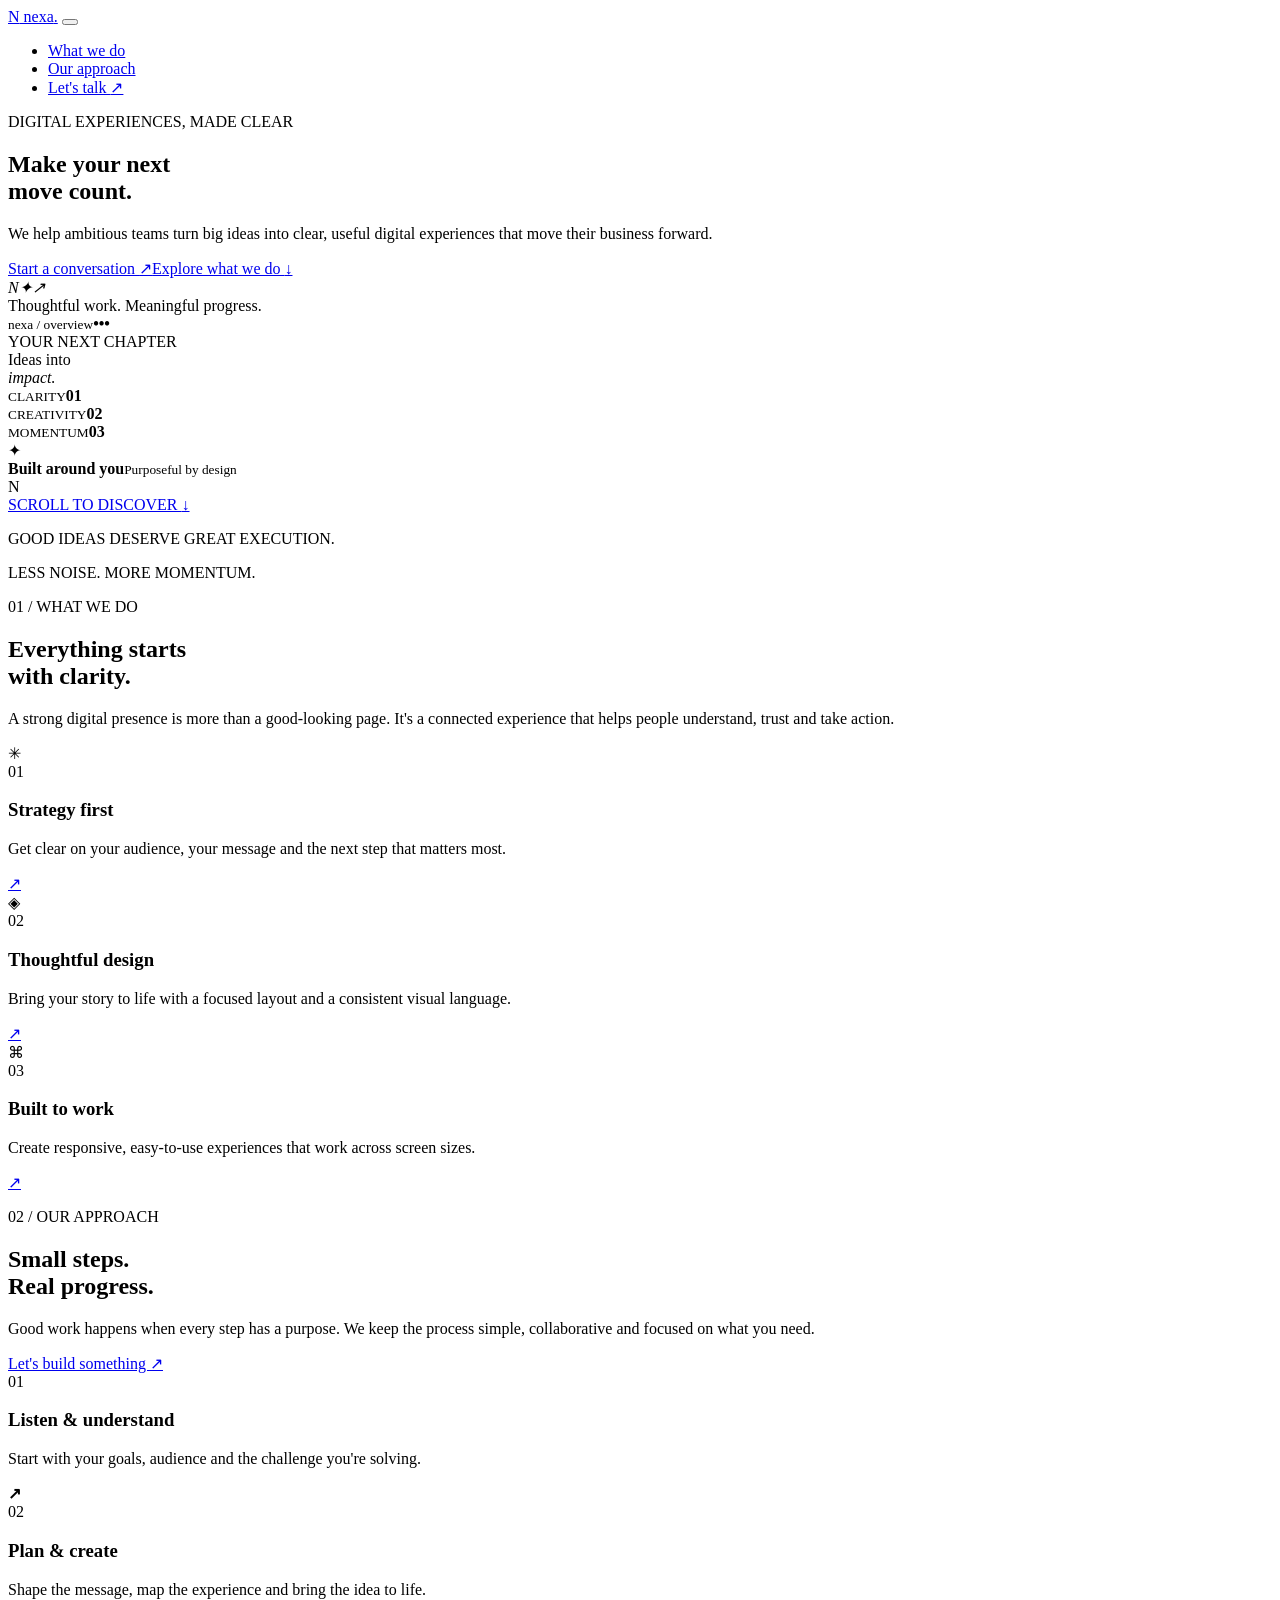
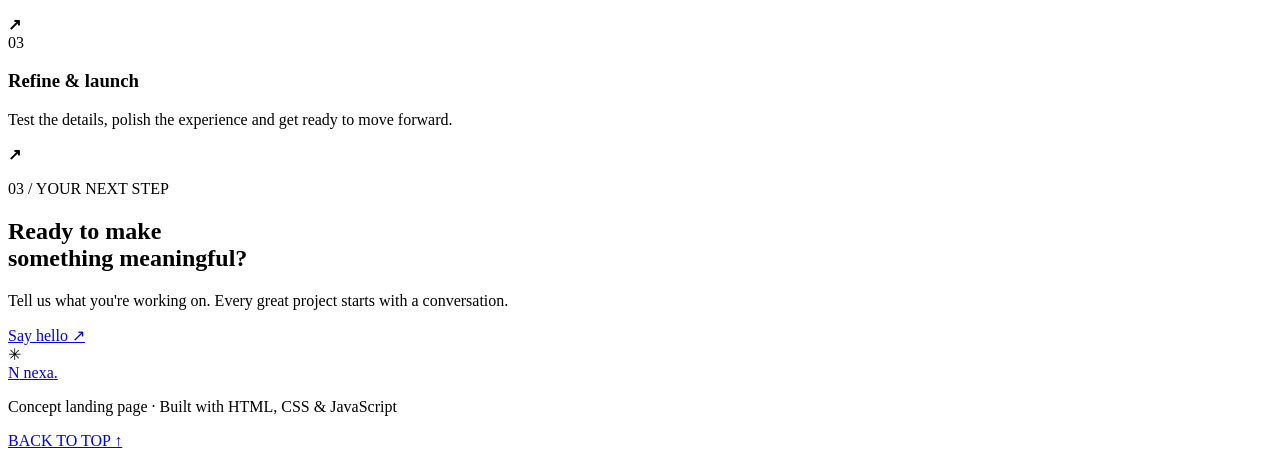
==== task-2-landing-page/index.html @ e53f70f2 "Add Task 2 responsive landing page HTML" ====
<!DOCTYPE html>
<html lang="en">
<head>
  <meta charset="UTF-8">
  <meta name="viewport" content="width=device-width, initial-scale=1.0">
  <meta name="description" content="Nexa helps growing teams build a clearer digital presence with thoughtful web experiences.">
  <meta name="theme-color" content="#101827">
  <title>Nexa — Make your next move count</title>
  <link rel="preconnect" href="https://fonts.googleapis.com">
  <link rel="preconnect" href="https://fonts.gstatic.com" crossorigin>
  <link href="https://fonts.googleapis.com/css2?family=DM+Sans:wght@400;500;600;700&family=Space+Grotesk:wght@500;600;700&display=swap" rel="stylesheet">
  <link rel="stylesheet" href="style.css">
  <script src="script.js" defer></script>
</head>
<body>
  <header class="site-header">
    <nav class="nav wrap" aria-label="Main navigation">
      <a class="logo" href="#home"><span class="logo-mark">N</span> nexa<span class="dot">.</span></a>
      <button class="menu-toggle" type="button" aria-label="Open navigation" aria-expanded="false"><span></span><span></span></button>
      <ul class="nav-links">
        <li><a href="#features">What we do</a></li>
        <li><a href="#process">Our approach</a></li>
        <li><a class="nav-cta" href="#contact">Let's talk <span>↗</span></a></li>
      </ul>
    </nav>
  </header>

  <main>
    <section class="hero wrap" id="home">
      <div class="hero-copy">
        <p class="eyebrow"><span class="pulse"></span> DIGITAL EXPERIENCES, MADE CLEAR</p>
        <h1>Make your next<br>move <span class="gradient">count.</span></h1>
        <p class="hero-text">We help ambitious teams turn big ideas into clear, useful digital experiences that move their business forward.</p>
        <div class="hero-actions"><a class="button primary" href="#contact">Start a conversation <span>↗</span></a><a class="text-link" href="#features">Explore what we do <span>↓</span></a></div>
        <div class="hero-proof"><div class="avatar-stack"><i>N</i><i>✦</i><i>↗</i></div><span>Thoughtful work. Meaningful progress.</span></div>
      </div>
      <div class="hero-visual" aria-label="Abstract illustration of a digital workspace">
        <div class="visual-glow"></div>
        <div class="orbit orbit-a"></div><div class="orbit orbit-b"></div>
        <div class="dashboard">
          <div class="dash-top"><span><i></i><i></i><i></i></span><small>nexa / overview</small><b>•••</b></div>
          <div class="dash-body"><div class="dash-label">YOUR NEXT CHAPTER</div><div class="dash-title">Ideas into<br><em>impact.</em></div><div class="chart"><span></span><span></span><span></span><span></span><span></span><span></span><span></span><span></span><span></span><span></span><span></span><span></span></div><div class="dash-bottom"><div><small>CLARITY</small><strong>01</strong></div><div><small>CREATIVITY</small><strong>02</strong></div><div><small>MOMENTUM</small><strong>03</strong></div></div></div>
        </div>
        <div class="float-note"><span class="note-icon">✦</span><div><b>Built around you</b><small>Purposeful by design</small></div></div>
        <div class="float-orb">N</div>
      </div>
      <a class="scroll-cue" href="#features">SCROLL TO DISCOVER <span>↓</span></a>
    </section>

    <section class="intro-band"><div class="wrap intro-inner"><p>GOOD IDEAS DESERVE <span>GREAT EXECUTION.</span></p><span class="intro-line"></span><p>LESS NOISE. <span>MORE MOMENTUM.</span></p></div></section>

    <section class="section wrap" id="features">
      <div class="section-head"><div><p class="eyebrow">01 / WHAT WE DO</p><h2>Everything starts<br>with <span class="gradient">clarity.</span></h2></div><p class="section-note">A strong digital presence is more than a good-looking page. It's a connected experience that helps people understand, trust and take action.</p></div>
      <div class="feature-grid">
        <article class="feature-card"><div class="feature-icon icon-violet">✳</div><span class="card-number">01</span><h3>Strategy first</h3><p>Get clear on your audience, your message and the next step that matters most.</p><a href="#contact" aria-label="Discuss strategy">↗</a></article>
        <article class="feature-card"><div class="feature-icon icon-blue">◈</div><span class="card-number">02</span><h3>Thoughtful design</h3><p>Bring your story to life with a focused layout and a consistent visual language.</p><a href="#contact" aria-label="Discuss design">↗</a></article>
        <article class="feature-card"><div class="feature-icon icon-green">⌘</div><span class="card-number">03</span><h3>Built to work</h3><p>Create responsive, easy-to-use experiences that work across screen sizes.</p><a href="#contact" aria-label="Discuss development">↗</a></article>
      </div>
    </section>

    <section class="approach-section" id="process"><div class="wrap approach-grid"><div><p class="eyebrow">02 / OUR APPROACH</p><h2>Small steps.<br><span class="gradient">Real progress.</span></h2><p class="approach-copy">Good work happens when every step has a purpose. We keep the process simple, collaborative and focused on what you need.</p><a class="button light-button" href="#contact">Let's build something <span>↗</span></a></div><div class="steps"><article><span>01</span><div><h3>Listen & understand</h3><p>Start with your goals, audience and the challenge you're solving.</p></div><b>↗</b></article><article><span>02</span><div><h3>Plan & create</h3><p>Shape the message, map the experience and bring the idea to life.</p></div><b>↗</b></article><article><span>03</span><div><h3>Refine & launch</h3><p>Test the details, polish the experience and get ready to move forward.</p></div><b>↗</b></article></div></div></section>

    <section class="cta-section wrap" id="contact"><div class="cta-card"><div><p class="eyebrow">03 / YOUR NEXT STEP</p><h2>Ready to make<br>something <span class="gradient">meaningful?</span></h2><p>Tell us what you're working on. Every great project starts with a conversation.</p></div><a class="button primary" href="mailto:hello@nexa.example">Say hello <span>↗</span></a><div class="cta-decoration">✳</div></div></section>
  </main>

  <footer class="footer"><div class="wrap footer-inner"><a class="logo" href="#home"><span class="logo-mark">N</span> nexa<span class="dot">.</span></a><p>Concept landing page · Built with HTML, CSS & JavaScript</p><a href="#home">BACK TO TOP ↑</a></div></footer>
</body>
</html>
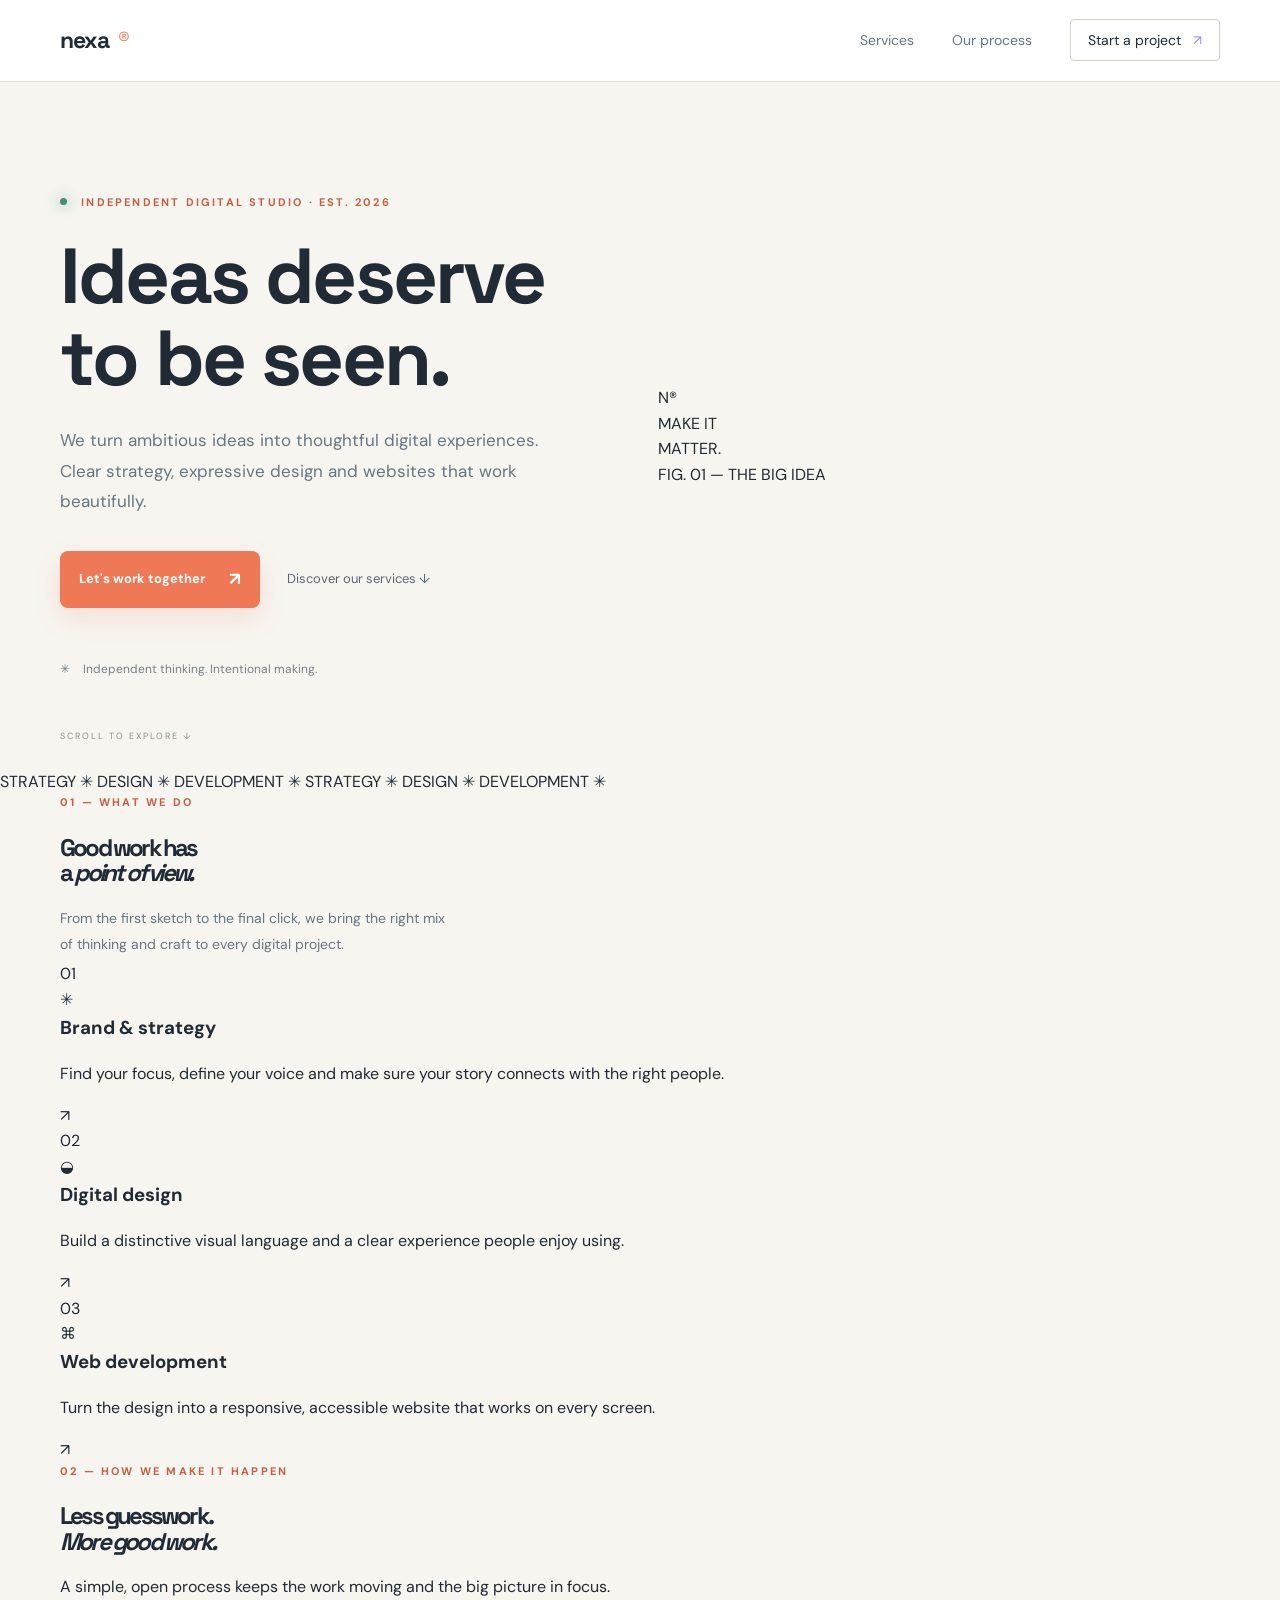
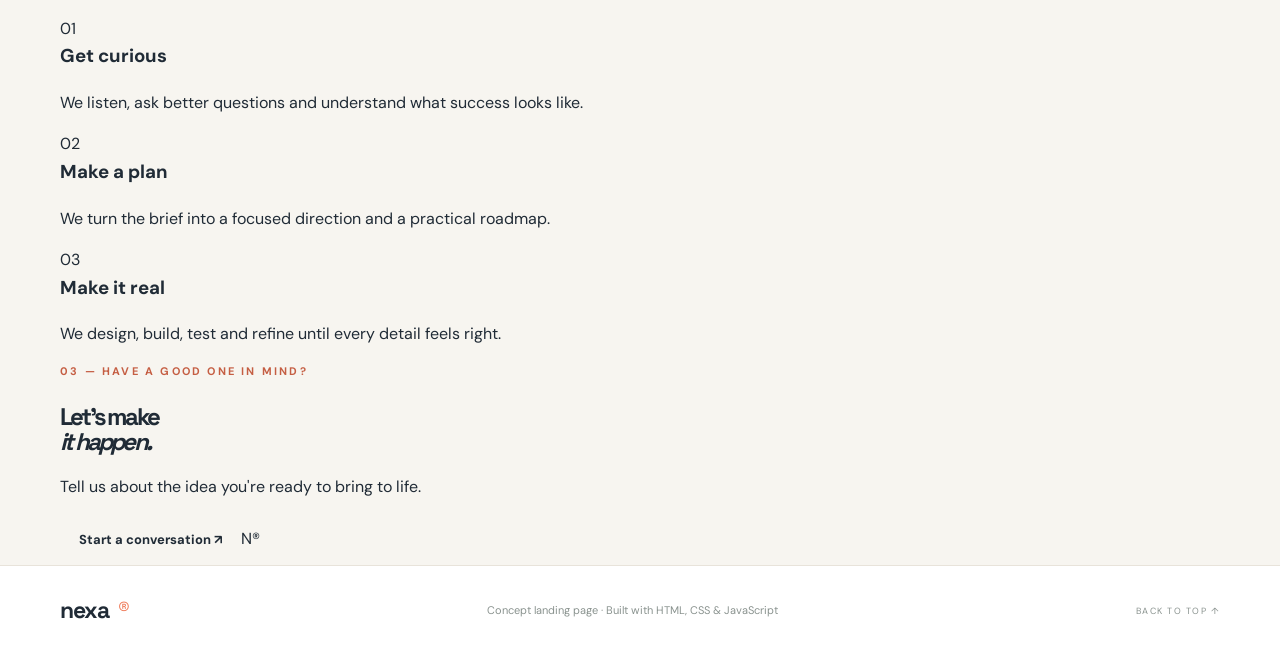
==== commit 48f85c4a: "Redesign Task 2 with a distinct creative studio layout" ====
--- a/task-2-landing-page/index.html
+++ b/task-2-landing-page/index.html
@@ -1,68 +1,41 @@
 <!DOCTYPE html>
 <html lang="en">
 <head>
-  <meta charset="UTF-8">
-  <meta name="viewport" content="width=device-width, initial-scale=1.0">
-  <meta name="description" content="Nexa helps growing teams build a clearer digital presence with thoughtful web experiences.">
-  <meta name="theme-color" content="#101827">
-  <title>Nexa — Make your next move count</title>
-  <link rel="preconnect" href="https://fonts.googleapis.com">
-  <link rel="preconnect" href="https://fonts.gstatic.com" crossorigin>
-  <link href="https://fonts.googleapis.com/css2?family=DM+Sans:wght@400;500;600;700&family=Space+Grotesk:wght@500;600;700&display=swap" rel="stylesheet">
-  <link rel="stylesheet" href="style.css">
-  <script src="script.js" defer></script>
+<meta charset="UTF-8"><meta name="viewport" content="width=device-width, initial-scale=1.0">
+<meta name="description" content="Nexa is a creative studio helping ambitious businesses turn ideas into memorable digital experiences.">
+<meta name="theme-color" content="#f4eee4">
+<title>Nexa Studio — Ideas made visible</title>
+<link rel="preconnect" href="https://fonts.googleapis.com"><link rel="preconnect" href="https://fonts.gstatic.com" crossorigin>
+<link href="https://fonts.googleapis.com/css2?family=DM+Sans:wght@400;500;600;700&family=Space+Grotesk:wght@500;600;700&display=swap" rel="stylesheet">
+<link rel="stylesheet" href="style.css"><script src="script.js" defer></script>
 </head>
 <body>
-  <header class="site-header">
-    <nav class="nav wrap" aria-label="Main navigation">
-      <a class="logo" href="#home"><span class="logo-mark">N</span> nexa<span class="dot">.</span></a>
-      <button class="menu-toggle" type="button" aria-label="Open navigation" aria-expanded="false"><span></span><span></span></button>
-      <ul class="nav-links">
-        <li><a href="#features">What we do</a></li>
-        <li><a href="#process">Our approach</a></li>
-        <li><a class="nav-cta" href="#contact">Let's talk <span>↗</span></a></li>
-      </ul>
-    </nav>
-  </header>
-
-  <main>
-    <section class="hero wrap" id="home">
-      <div class="hero-copy">
-        <p class="eyebrow"><span class="pulse"></span> DIGITAL EXPERIENCES, MADE CLEAR</p>
-        <h1>Make your next<br>move <span class="gradient">count.</span></h1>
-        <p class="hero-text">We help ambitious teams turn big ideas into clear, useful digital experiences that move their business forward.</p>
-        <div class="hero-actions"><a class="button primary" href="#contact">Start a conversation <span>↗</span></a><a class="text-link" href="#features">Explore what we do <span>↓</span></a></div>
-        <div class="hero-proof"><div class="avatar-stack"><i>N</i><i>✦</i><i>↗</i></div><span>Thoughtful work. Meaningful progress.</span></div>
-      </div>
-      <div class="hero-visual" aria-label="Abstract illustration of a digital workspace">
-        <div class="visual-glow"></div>
-        <div class="orbit orbit-a"></div><div class="orbit orbit-b"></div>
-        <div class="dashboard">
-          <div class="dash-top"><span><i></i><i></i><i></i></span><small>nexa / overview</small><b>•••</b></div>
-          <div class="dash-body"><div class="dash-label">YOUR NEXT CHAPTER</div><div class="dash-title">Ideas into<br><em>impact.</em></div><div class="chart"><span></span><span></span><span></span><span></span><span></span><span></span><span></span><span></span><span></span><span></span><span></span><span></span></div><div class="dash-bottom"><div><small>CLARITY</small><strong>01</strong></div><div><small>CREATIVITY</small><strong>02</strong></div><div><small>MOMENTUM</small><strong>03</strong></div></div></div>
-        </div>
-        <div class="float-note"><span class="note-icon">✦</span><div><b>Built around you</b><small>Purposeful by design</small></div></div>
-        <div class="float-orb">N</div>
-      </div>
-      <a class="scroll-cue" href="#features">SCROLL TO DISCOVER <span>↓</span></a>
-    </section>
-
-    <section class="intro-band"><div class="wrap intro-inner"><p>GOOD IDEAS DESERVE <span>GREAT EXECUTION.</span></p><span class="intro-line"></span><p>LESS NOISE. <span>MORE MOMENTUM.</span></p></div></section>
-
-    <section class="section wrap" id="features">
-      <div class="section-head"><div><p class="eyebrow">01 / WHAT WE DO</p><h2>Everything starts<br>with <span class="gradient">clarity.</span></h2></div><p class="section-note">A strong digital presence is more than a good-looking page. It's a connected experience that helps people understand, trust and take action.</p></div>
-      <div class="feature-grid">
-        <article class="feature-card"><div class="feature-icon icon-violet">✳</div><span class="card-number">01</span><h3>Strategy first</h3><p>Get clear on your audience, your message and the next step that matters most.</p><a href="#contact" aria-label="Discuss strategy">↗</a></article>
-        <article class="feature-card"><div class="feature-icon icon-blue">◈</div><span class="card-number">02</span><h3>Thoughtful design</h3><p>Bring your story to life with a focused layout and a consistent visual language.</p><a href="#contact" aria-label="Discuss design">↗</a></article>
-        <article class="feature-card"><div class="feature-icon icon-green">⌘</div><span class="card-number">03</span><h3>Built to work</h3><p>Create responsive, easy-to-use experiences that work across screen sizes.</p><a href="#contact" aria-label="Discuss development">↗</a></article>
-      </div>
-    </section>
-
-    <section class="approach-section" id="process"><div class="wrap approach-grid"><div><p class="eyebrow">02 / OUR APPROACH</p><h2>Small steps.<br><span class="gradient">Real progress.</span></h2><p class="approach-copy">Good work happens when every step has a purpose. We keep the process simple, collaborative and focused on what you need.</p><a class="button light-button" href="#contact">Let's build something <span>↗</span></a></div><div class="steps"><article><span>01</span><div><h3>Listen & understand</h3><p>Start with your goals, audience and the challenge you're solving.</p></div><b>↗</b></article><article><span>02</span><div><h3>Plan & create</h3><p>Shape the message, map the experience and bring the idea to life.</p></div><b>↗</b></article><article><span>03</span><div><h3>Refine & launch</h3><p>Test the details, polish the experience and get ready to move forward.</p></div><b>↗</b></article></div></div></section>
-
-    <section class="cta-section wrap" id="contact"><div class="cta-card"><div><p class="eyebrow">03 / YOUR NEXT STEP</p><h2>Ready to make<br>something <span class="gradient">meaningful?</span></h2><p>Tell us what you're working on. Every great project starts with a conversation.</p></div><a class="button primary" href="mailto:hello@nexa.example">Say hello <span>↗</span></a><div class="cta-decoration">✳</div></div></section>
-  </main>
-
-  <footer class="footer"><div class="wrap footer-inner"><a class="logo" href="#home"><span class="logo-mark">N</span> nexa<span class="dot">.</span></a><p>Concept landing page · Built with HTML, CSS & JavaScript</p><a href="#home">BACK TO TOP ↑</a></div></footer>
-</body>
-</html>+<header class="site-header"><nav class="nav wrap" aria-label="Main navigation">
+<a class="logo" href="#home">nexa<span class="dot">®</span></a>
+<button class="menu-toggle" type="button" aria-label="Open navigation" aria-expanded="false"><span></span><span></span></button>
+<ul class="nav-links"><li><a href="#services">Services</a></li><li><a href="#story">Our process</a></li><li><a class="nav-cta" href="#contact">Start a project <span>↗</span></a></li></ul>
+</nav></header>
+<main>
+<section class="hero wrap" id="home">
+<div class="hero-copy"><p class="eyebrow"><span class="pulse"></span> INDEPENDENT DIGITAL STUDIO · EST. 2026</p>
+<h1>Ideas deserve<br><span class="hero-accent">to be seen.</span></h1>
+<p class="hero-text">We turn ambitious ideas into thoughtful digital experiences. Clear strategy, expressive design and websites that work beautifully.</p>
+<div class="hero-actions"><a class="button primary" href="#contact">Let's work together <span>↗</span></a><a class="text-link" href="#services">Discover our services ↓</a></div>
+<div class="hero-proof"><span class="proof-star">✳</span><span>Independent thinking. Intentional making.</span></div></div>
+<div class="hero-art" aria-label="Abstract colorful geometric artwork">
+<div class="art-sun"></div><div class="art-ring"></div><div class="art-block block-orange"></div><div class="art-block block-blue"></div><div class="art-block block-pink"></div><div class="art-circle">N<span>®</span></div><div class="art-caption">MAKE IT<br>MATTER.</div><div class="art-index">FIG. 01 — THE BIG IDEA</div>
+</div>
+<a class="scroll-cue" href="#services">SCROLL TO EXPLORE ↓</a>
+</section>
+<section class="ticker"><div class="ticker-track"><span>STRATEGY</span> ✳ <span>DESIGN</span> ✳ <span>DEVELOPMENT</span> ✳ <span>STRATEGY</span> ✳ <span>DESIGN</span> ✳ <span>DEVELOPMENT</span> ✳</div></section>
+<section class="services wrap" id="services"><div class="section-heading"><div><p class="eyebrow">01 — WHAT WE DO</p><h2>Good work has<br>a <em>point of view.</em></h2></div><p class="section-note">From the first sketch to the final click, we bring the right mix of thinking and craft to every digital project.</p></div>
+<div class="service-list">
+<article class="service-row"><span class="service-no">01</span><div class="service-symbol symbol-orange">✳</div><div class="service-copy"><h3>Brand & strategy</h3><p>Find your focus, define your voice and make sure your story connects with the right people.</p></div><a href="#contact" aria-label="Ask about brand and strategy">↗</a></article>
+<article class="service-row"><span class="service-no">02</span><div class="service-symbol symbol-blue">◒</div><div class="service-copy"><h3>Digital design</h3><p>Build a distinctive visual language and a clear experience people enjoy using.</p></div><a href="#contact" aria-label="Ask about digital design">↗</a></article>
+<article class="service-row"><span class="service-no">03</span><div class="service-symbol symbol-green">⌘</div><div class="service-copy"><h3>Web development</h3><p>Turn the design into a responsive, accessible website that works on every screen.</p></div><a href="#contact" aria-label="Ask about web development">↗</a></article>
+</div></section>
+<section class="story" id="story"><div class="wrap story-grid"><div><p class="eyebrow">02 — HOW WE MAKE IT HAPPEN</p><h2>Less guesswork.<br><em>More good work.</em></h2><p class="story-intro">A simple, open process keeps the work moving and the big picture in focus.</p></div><div class="process-list"><article><span>01</span><div><h3>Get curious</h3><p>We listen, ask better questions and understand what success looks like.</p></div></article><article><span>02</span><div><h3>Make a plan</h3><p>We turn the brief into a focused direction and a practical roadmap.</p></div></article><article><span>03</span><div><h3>Make it real</h3><p>We design, build, test and refine until every detail feels right.</p></div></article></div></div></section>
+<section class="contact wrap" id="contact"><div class="contact-card"><div><p class="eyebrow">03 — HAVE A GOOD ONE IN MIND?</p><h2>Let's make<br><em>it happen.</em></h2><p>Tell us about the idea you're ready to bring to life.</p></div><a class="button dark-button" href="mailto:hello@nexa.example">Start a conversation ↗</a><span class="contact-mark">N<span>®</span></span></div></section>
+</main>
+<footer class="footer"><div class="wrap footer-inner"><a class="logo" href="#home">nexa<span class="dot">®</span></a><p>Concept landing page · Built with HTML, CSS & JavaScript</p><a href="#home">BACK TO TOP ↑</a></div></footer>
+</body></html>
--- a/task-2-landing-page/style.css
+++ b/task-2-landing-page/style.css
@@ -0,0 +1,28 @@
+:root{--bg:#0b1120;--panel:#121d31;--ink:#f5f7ff;--muted:#a9b5cb;--line:rgba(180,198,230,.15);--purple:#9d82ff;--blue:#6ca8ff;--green:#6de0bb}*{box-sizing:border-box}html{scroll-behavior:smooth}body{margin:0;background:var(--bg);color:var(--ink);font-family:"DM Sans",sans-serif;line-height:1.6}a{color:inherit;text-decoration:none}.wrap{width:min(1160px,calc(100% - 48px));margin:auto}.site-header{height:82px;border-bottom:1px solid var(--line);background:rgba(11,17,32,.88);position:sticky;top:0;z-index:10;backdrop-filter:blur(16px)}.nav{height:100%;display:flex;align-items:center;justify-content:space-between}.logo{display:inline-flex;align-items:center;gap:9px;font-family:"Space Grotesk",sans-serif;font-size:23px;font-weight:700;letter-spacing:-1px}.logo-mark{width:31px;height:31px;display:grid;place-items:center;border-radius:10px;background:linear-gradient(135deg,var(--purple),var(--blue));color:#10172a;font-size:17px}.dot{color:var(--purple)}.nav-links{display:flex;align-items:center;gap:38px;list-style:none;margin:0;padding:0;color:var(--muted);font-size:14px}.nav-links a:hover,.text-link:hover{color:white}.nav-cta{padding:11px 17px;border:1px solid var(--line);border-radius:8px;color:var(--ink)}.nav-cta span{color:var(--purple);margin-left:8px}.menu-toggle{display:none}.hero{min-height:680px;padding:112px 0 90px;display:grid;grid-template-columns:1fr 1fr;align-items:center;gap:35px;position:relative}.eyebrow{font-size:11px;font-weight:700;letter-spacing:2.2px;color:#b4a2ff;margin:0 0 23px}.pulse{display:inline-block;width:7px;height:7px;background:var(--green);border-radius:50%;margin:0 9px 1px 0;box-shadow:0 0 15px var(--green)}h1,h2,h3,p{margin-top:0}h1,h2{font-family:"Space Grotesk",sans-serif;letter-spacing:-2.8px;line-height:1.06}h1{font-size:clamp(52px,6.3vw,78px);margin-bottom:25px}.gradient{background:linear-gradient(100deg,#b59aff,#75b6ff);-webkit-background-clip:text;background-clip:text;color:transparent}.hero-text{max-width:490px;color:var(--muted);font-size:17px;line-height:1.8}.hero-actions{display:flex;align-items:center;gap:27px;margin-top:34px}.button{display:inline-flex;align-items:center;gap:24px;padding:14px 19px;border-radius:8px;font-weight:700;font-size:13px;transition:transform .2s,box-shadow .2s}.button:hover{transform:translateY(-3px)}.primary{background:linear-gradient(110deg,#9d82ff,#6ca8ff);color:#0b1120;box-shadow:0 10px 30px rgba(125,125,255,.2)}.primary span{font-size:18px}.text-link{font-size:13px;color:#c1cce0}.text-link span{color:var(--purple);padding-left:6px}.hero-proof{display:flex;align-items:center;gap:13px;color:#8998b1;font-size:12px;margin-top:52px}.avatar-stack{display:flex;padding-left:3px}.avatar-stack i{font-style:normal;width:27px;height:27px;margin-left:-4px;border:2px solid var(--bg);border-radius:50%;display:grid;place-items:center;background:#293753;color:#d7ccff;font-size:11px}.avatar-stack i:nth-child(2){background:#30435a;color:#a8e8d3}.avatar-stack i:nth-child(3){background:#44396a}.hero-visual{height:450px;position:relative;display:grid;place-items:center}.visual-glow{position:absolute;width:360px;height:360px;background:#7057ff;filter:blur(110px);opacity:.2;border-radius:50%}.orbit{position:absolute;border:1px solid rgba(170,160,255,.19);border-radius:50%;transform:rotate(-25deg)}.orbit-a{width:440px;height:260px}.orbit-b{width:370px;height:420px;transform:rotate(55deg)}.dashboard{width:min(430px,90%);min-height:320px;position:relative;z-index:1;background:linear-gradient(145deg,#17243b,#0d1729);border:1px solid rgba(181,170,255,.25);border-radius:15px;box-shadow:0 35px 80px rgba(0,0,0,.4);transform:rotate(-5deg);overflow:hidden}.dash-top{height:48px;padding:0 18px;border-bottom:1px solid var(--line);display:flex;align-items:center;justify-content:space-between;color:#7e8ca7}.dash-top span{display:flex;gap:5px}.dash-top i{width:6px;height:6px;background:#ff8d9d;border-radius:50%}.dash-top i:nth-child(2){background:#f4cb78}.dash-top i:nth-child(3){background:#6de0bb}.dash-top small{font-size:10px;letter-spacing:1px}.dash-body{padding:29px 34px}.dash-label{font-size:9px;letter-spacing:2px;color:#a99aff}.dash-title{font-family:"Space Grotesk";font-size:39px;font-weight:700;line-height:1.05;margin:13px 0 25px}.dash-title em{font-style:normal;color:#a58cff}.chart{height:67px;display:flex;align-items:end;gap:8px;border-bottom:1px solid var(--line);padding-bottom:7px}.chart span{flex:1;border-radius:4px 4px 0 0;background:linear-gradient(#a78cff,#547fda);height:25%}.chart span:nth-child(2n){height:55%}.chart span:nth-child(3n){height:78%}.chart span:nth-child(4n){height:42%}.chart span:nth-child(7){height:95%}.dash-bottom{display:flex;justify-content:space-between;margin-top:19px}.dash-bottom div{display:grid;gap:3px}.dash-bottom small{font-size:8px;color:#8291ac;letter-spacing:1px}.dash-bottom strong{font-size:14px}.float-note{position:absolute;z-index:2;right:-5px;bottom:55px;padding:13px 17px;display:flex;gap:11px;align-items:center;background:#1a2940;border:1px solid var(--line);border-radius:11px;box-shadow:0 18px 40px #060b16}.note-icon{width:31px;height:31px;display:grid;place-items:center;background:#3b3263;color:#c3aaff;border-radius:8px}.float-note div{display:grid;gap:1px}.float-note b{font-size:11px}.float-note small{font-size:10px;color:var(--muted)}.float-orb{position:absolute;top:37px;right:43px;width:48px;height:48px;border-radius:15px;display:grid;place-items:center;background:linear-gradient(135deg,#9d82ff,#6ca8ff);color:#10172a;font-family:"Space Grotesk";font-weight:700;transform:rotate(12deg);box-shadow:0 12px 30px #7764c655}.scroll-cue{position:absolute;bottom:25px;left:0;color:#65748f;font-size:9px;letter-spacing:2px}.scroll-cue span{color:var(--purple);margin-left:10px}.intro-band{border-top:1px solid var(--line);border-bottom:1px solid var(--line);background:#0e1728}.intro-inner{min-height:95px;display:flex;align-items:center;justify-content:space-between;gap:20px}.intro-inner p{margin:0;color:#8291ac;font-size:10px;letter-spacing:2px;font-weight:700}.intro-inner p span{color:#e3e8f4}.intro-line{height:1px;flex:1;max-width:170px;background:linear-gradient(90deg,transparent,#6f72b7,transparent)}.section{padding-top:115px;padding-bottom:120px}.section-head{display:flex;align-items:end;justify-content:space-between;gap:40px;margin-bottom:53px}.section-head h2,.approach-grid h2,.cta-card h2{font-size:clamp(40px,5vw,58px);margin:0}.section-note{max-width:390px;color:var(--muted);font-size:14px;line-height:1.85;margin:0 0 4px}.feature-grid{display:grid;grid-template-columns:repeat(3,1fr);gap:17px}.feature-card{position:relative;min-height:255px;padding:28px;background:linear-gradient(145deg,#15223a,#101a2d);border:1px solid var(--line);border-radius:13px;transition:transform .2s,border-color .2s}.feature-card:hover{transform:translateY(-5px);border-color:#8274d5}.feature-icon{width:43px;height:43px;display:grid;place-items:center;border-radius:11px;font-size:23px;margin-bottom:31px}.icon-violet{background:#342d58;color:#bba9ff}.icon-blue{background:#203d5d;color:#83c2ff}.icon-green{background:#1c4945;color:#7be2c0}.card-number{position:absolute;right:27px;top:32px;color:#65748f;font-size:10px;letter-spacing:1px}.feature-card h3{font-family:"Space Grotesk";font-size:19px;margin-bottom:9px}.feature-card p{font-size:13px;color:var(--muted);line-height:1.8;max-width:280px;margin-bottom:0}.feature-card>a{position:absolute;right:27px;bottom:25px;color:#a994ff;font-size:18px}.approach-section{background:#121d31;border-top:1px solid var(--line);border-bottom:1px solid var(--line);padding:110px 0}.approach-grid{display:grid;grid-template-columns:.9fr 1.1fr;gap:100px;align-items:center}.approach-copy{max-width:390px;color:var(--muted);font-size:14px;line-height:1.9;margin:25px 0 30px}.light-button{background:#edf0ff;color:#121a2b}.steps article{display:grid;grid-template-columns:42px 1fr 20px;gap:15px;align-items:start;padding:24px 0;border-bottom:1px solid var(--line)}.steps article:first-child{border-top:1px solid var(--line)}.steps article>span{font-size:11px;color:#a994ff;letter-spacing:1px;padding-top:4px}.steps h3{font-family:"Space Grotesk";font-size:17px;margin:0 0 5px}.steps p{font-size:12px;color:var(--muted);margin:0;line-height:1.7}.steps article>b{color:#9d82ff;font-weight:400}.cta-section{padding-top:100px;padding-bottom:100px}.cta-card{position:relative;overflow:hidden;display:flex;align-items:center;justify-content:space-between;gap:30px;padding:60px 65px;background:linear-gradient(115deg,#20264a,#192d4a);border:1px solid rgba(177,166,255,.24);border-radius:17px}.cta-card h2{font-size:clamp(38px,4.5vw,53px)}.cta-card>div:first-child>p:last-child{color:#b2bfd5;font-size:13px;margin:18px 0 0}.cta-card>.button{position:relative;z-index:1;flex-shrink:0}.cta-decoration{position:absolute;right:180px;top:-80px;font-size:260px;color:#9d82ff;opacity:.06;pointer-events:none}.footer{border-top:1px solid var(--line)}.footer-inner{min-height:90px;display:flex;align-items:center;justify-content:space-between;gap:20px}.footer p{margin:0;color:#7888a3;font-size:11px}.footer-inner>a:last-child{font-size:9px;letter-spacing:1.5px;color:#9ba9c0}
+@media(max-width:850px){.hero{grid-template-columns:1fr;min-height:auto;padding-top:85px;padding-bottom:100px}.hero-copy{max-width:650px}.hero-visual{height:390px;margin-top:10px}.hero-proof{margin-top:35px}.scroll-cue{bottom:30px}.section-head{align-items:start;flex-direction:column;gap:20px}.section-note{max-width:600px}.approach-grid{gap:50px}.cta-card{padding:45px;align-items:flex-start;flex-direction:column}.cta-card>.button{margin-top:5px}}
+@media(max-width:600px){.wrap{width:min(100% - 36px,1160px)}.site-header{height:70px}.menu-toggle{display:flex;width:42px;height:42px;border:1px solid var(--line);background:#121d31;border-radius:9px;align-items:center;justify-content:center;flex-direction:column;gap:5px}.menu-toggle span{width:16px;height:2px;background:#dce4f5;border-radius:2px}.nav-links{display:none;position:absolute;top:69px;left:0;right:0;padding:22px 24px 26px;background:#101a2c;border-bottom:1px solid var(--line);flex-direction:column;align-items:stretch;gap:20px}.nav-links.open{display:flex}.nav-cta{display:inline-block;text-align:center}.hero{padding-top:73px;gap:8px}.eyebrow{font-size:9px;letter-spacing:1.7px}h1{font-size:53px;letter-spacing:-2.5px}.hero-text{font-size:15px}.hero-actions{align-items:flex-start;flex-direction:column;gap:18px}.hero-proof{font-size:10px;margin-top:30px}.hero-visual{height:325px;margin-top:12px}.dashboard{width:88%;min-height:285px}.dash-body{padding:24px}.dash-title{font-size:34px}.orbit-a{width:320px;height:210px}.orbit-b{width:290px;height:320px}.float-note{right:-3px;bottom:24px;padding:10px 12px}.float-orb{right:15px;top:10px;width:39px;height:39px}.intro-inner{min-height:82px;flex-wrap:wrap;justify-content:center;padding:19px 0;gap:10px 15px}.intro-inner p{font-size:8px}.intro-line{display:none}.section{padding-top:82px;padding-bottom:85px}.section-head{margin-bottom:32px}.section-head h2,.approach-grid h2{font-size:43px}.feature-grid{grid-template-columns:1fr;gap:12px}.feature-card{min-height:220px;padding:24px}.feature-icon{margin-bottom:23px}.approach-section{padding:82px 0}.approach-grid{grid-template-columns:1fr;gap:38px}.approach-copy{font-size:13px}.steps article{grid-template-columns:32px 1fr 15px;gap:10px}.cta-section{padding-top:65px;padding-bottom:65px}.cta-card{padding:35px 25px}.cta-card h2{font-size:39px}.cta-card>div:first-child>p:last-child{max-width:260px;line-height:1.8}.footer-inner{padding:23px 0;flex-wrap:wrap;justify-content:space-between}.footer p{order:3;width:100%;text-align:center}.footer-inner>a:last-child{font-size:8px}}
+@media(prefers-reduced-motion:reduce){html{scroll-behavior:auto}*,*::before,*::after{transition:none!important;animation:none!important}}
+
+/* Task 2 distinct light editorial theme */
+:root{--bg:#f7f5f0;--panel:#fff;--ink:#202b36;--muted:#687582;--line:#e8e3da;--orange:#ef7957;--blue:#668dbb;--green:#438c76}
+body{background:var(--bg);color:var(--ink)}
+.site-header,.intro-band,.footer{background:#fff;border-color:var(--line)}
+.logo-mark{border-radius:50%;background:var(--orange);color:#fff}.dot{color:var(--orange)}
+.nav-links{color:#687582}.nav-cta{border:1px solid #d8d1c7;color:var(--ink);border-radius:4px}
+.nav-links a:hover,.text-link:hover{color:var(--orange)}
+.eyebrow{color:#c55e43}.gradient{color:var(--orange);background:none;-webkit-text-fill-color:var(--orange)}
+.primary{background:var(--orange);color:#fff;box-shadow:0 10px 24px #ef79572b}
+.text-link{color:#586777}.hero-text,.section-note,.feature-card p,.approach-copy,.cta-card>div:first-child>p:last-child{color:var(--muted)}
+.hero-proof{color:#75818b}.avatar-stack i{border-color:var(--bg);background:#e7d4c8;color:#9c573e}.avatar-stack i:nth-child(2){background:#d5e6df;color:#438c76}.avatar-stack i:nth-child(3){background:#d8e3f1;color:#496d9a}
+.visual-glow{background:#f3c9b7;opacity:.5}.orbit{border-color:#e5c9b9}
+.dashboard,.float-note{background:#fff;border:1px solid #e8ddd2;box-shadow:0 25px 60px #67523a1c;border-radius:7px}
+.dash-top{border-color:#eee8e0;color:#9aa2a9}.dash-top i{background:#ef7957}.dash-top i:nth-child(2){background:#e7bd67}.dash-top i:nth-child(3){background:#6db59b}
+.dash-label{color:#c56b50}.dash-title em{color:var(--orange)}.chart{border-color:#eee8e0}.chart span{background:linear-gradient(#f4a184,#e87555)}.dash-bottom small{color:#87929a}
+.note-icon{background:#fbe5dc;color:#d66b4c;border-radius:5px}.float-note small{color:var(--muted)}
+.float-orb{background:#6d9bc5;color:#fff;box-shadow:0 12px 30px #668dbb44}
+.scroll-cue{color:#89928e}.scroll-cue span{color:var(--orange)}
+.intro-inner p{color:#84908f}.intro-inner p span{color:#26343d}.intro-line{background:linear-gradient(90deg,transparent,#e6a58e,transparent)}
+.feature-card{background:#fff;border:1px solid #e9e3db;border-radius:7px}.feature-card:hover{border-color:#e8a18b;box-shadow:0 15px 30px #66523a0d}.feature-icon{border-radius:6px}.icon-violet{background:#f8e6df;color:#d66b4c}.icon-blue{background:#e5edf6;color:#5e83ad}.icon-green{background:#e3f0e9;color:#438c76}.card-number{color:#a0a6a4}.feature-card>a{color:var(--orange)}
+.approach-section{background:#eae7df;border-color:#ded9cf}.steps article,.steps article:first-child{border-color:#d4d0c7}.steps article>span{color:#c56b50}.steps p{color:#687582}.steps article>b{color:var(--orange)}.light-button{background:#24343d;color:white}
+.cta-card{background:#fff;border:1px solid #e8ddd2;border-radius:8px}.cta-decoration{color:var(--orange)}.footer{border-color:var(--line)}.footer p,.footer-inner>a:last-child{color:#89928e}
+@media(max-width:600px){.menu-toggle{background:#fff;border-color:var(--line)}.menu-toggle span{background:#26343d}.nav-links{background:#fff;border-color:var(--line)}}
